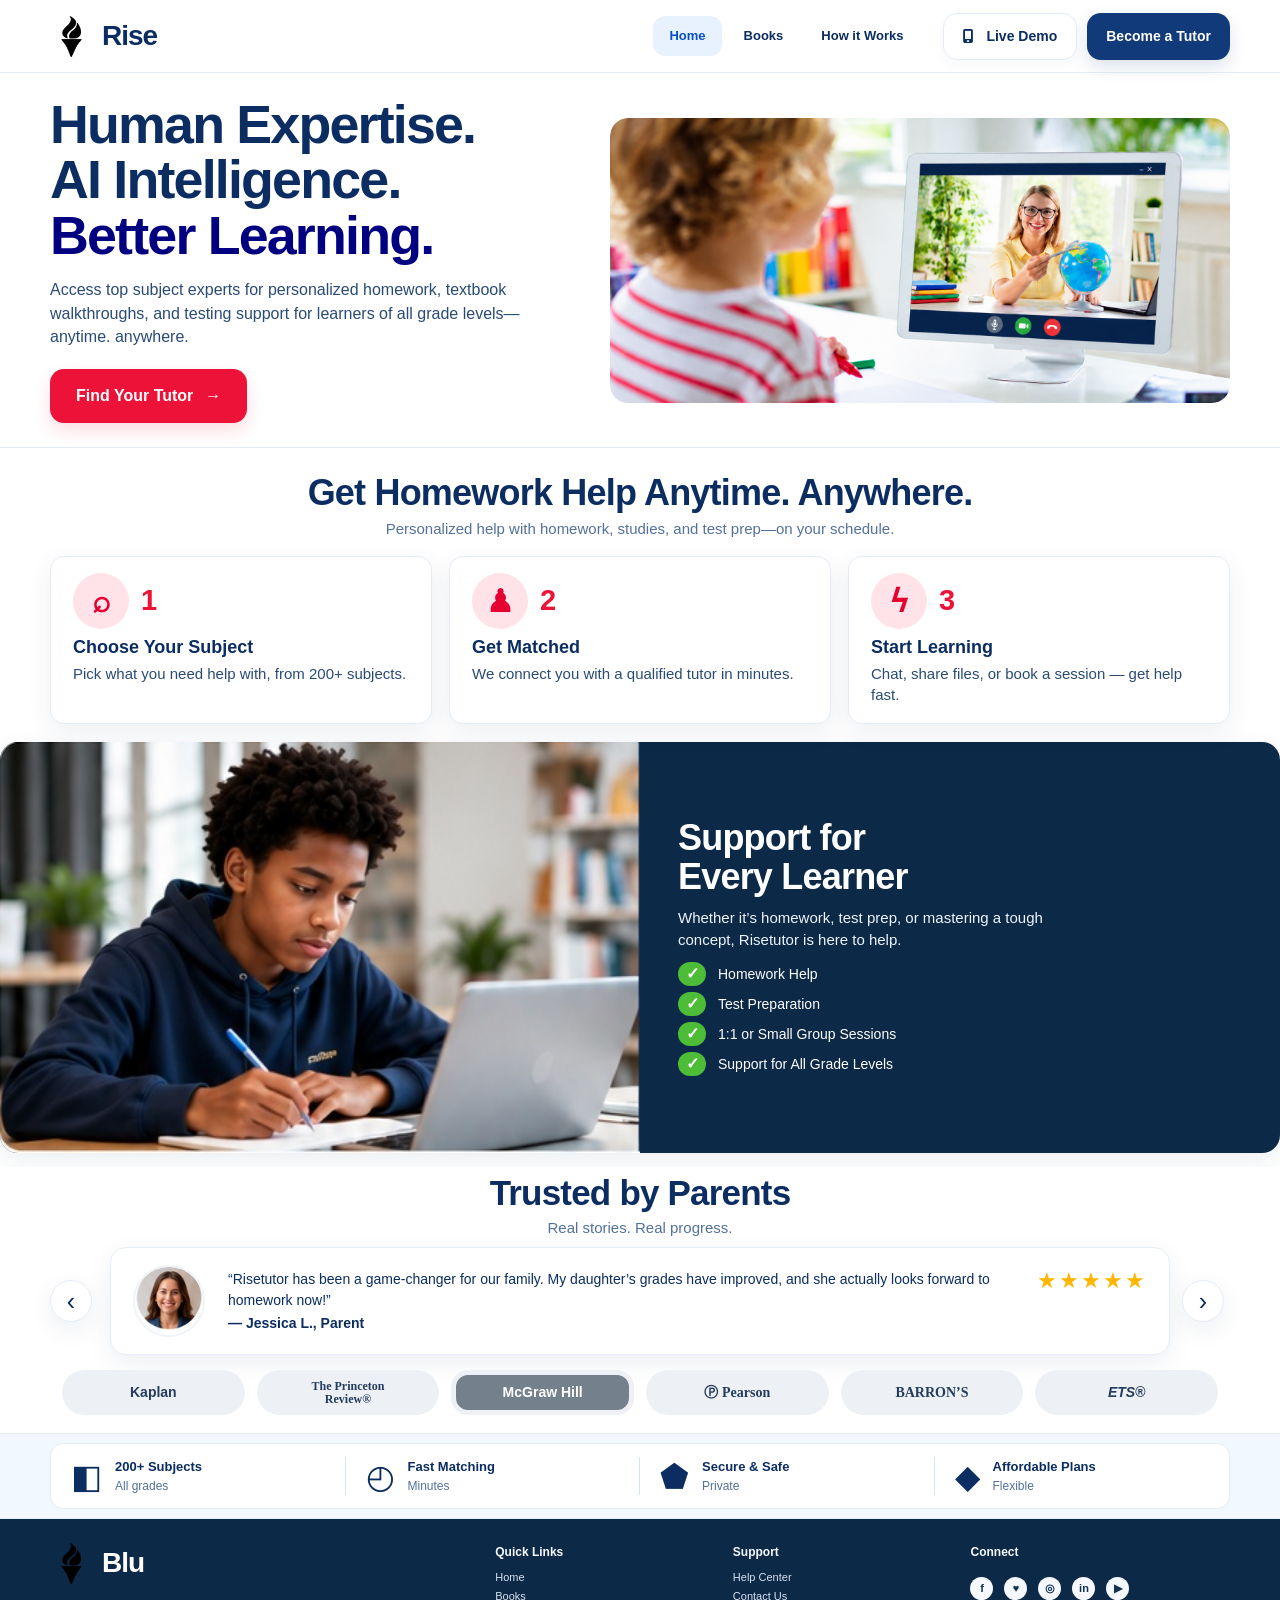
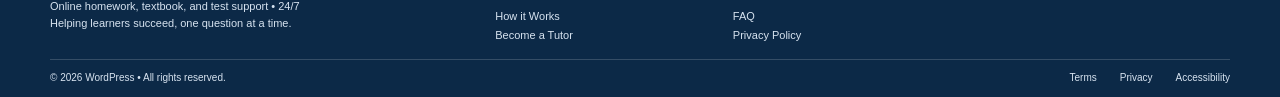
==== index.html @ 1fc8318e "Rename Blu to Rise in index.html" ====
<!-- =========================
 index.html
 Put this in the same folder as styles.css, script.js, and your images.
========================= -->
<!doctype html>
<html lang="en">
<head>
  <meta charset="utf-8">
  <meta name="viewport" content="width=device-width, initial-scale=1">
  <meta name="description" content="Personalized homework, textbook, and test-prep support from Blututor.">
 <link rel="icon" type="image/png" href="assets/images/rise-torch-favicon.png">
<link rel="shortcut icon" type="image/png" href="Solid Black Torch Flame Icon.png">
<link rel="apple-touch-icon" href="assets/images/rise-torch-favicon.png">
  <title>1 New Message | Tutor online</title>
  <link rel="stylesheet" href="styles.css">
  <!-- Font Awesome -->
  <link rel="preconnect" href="https://cdnjs.cloudflare.com" crossorigin />
  <link rel="stylesheet" href="https://cdnjs.cloudflare.com/ajax/libs/font-awesome/6.5.0/css/all.min.css"/>
</head>
<body>

<header class="site-header">
  <div class="container nav-wrap">

    <!-- Brand logo: attached image replaces graduation-cap emoji -->
    <a class="brand" href="#home" aria-label="Blututor home">
      <img
        class="brand-icon"
        src="Solid Black Torch Flame Icon.png"
        alt=""
        aria-hidden="true"
      >
      <span class="brand-name">Rise<span class="brand-red"></span></span>
    </a>

    <button
      class="menu-toggle"
      type="button"
      aria-expanded="false"
      aria-controls="primary-nav"
      aria-label="Open navigation"
    >☰</button>

    <nav class="primary-nav" id="primary-nav" aria-label="Primary navigation">
      <a class="active" href="#home">Home</a>
      <a href="#subjects">Books</a>
      <a href="#how">How it Works</a>
    </nav>

    <div class="nav-actions">
     <a class="button button-light" href="#how" data-toast="Live demo preview coming soon."> <i class="fa-solid fa-mobile-screen"></i> Live Demo</a>
      <a class="button button-navy" href="tutor-application.html"
        >Become a Tutor</a>
    </div>

  </div>
</header>

<div class="toast" role="status" aria-live="polite"></div>

<main id="primary">

  <!-- HERO -->
  <section class="hero" id="home">
    <div class="container hero-grid">

      <div class="hero-copy">
        <h1>
          Human Expertise.<br>
          AI Intelligence.<br>
          <span style="color:navy" class="hero-highlight">Better Learning.</span>
        </h1>

        <p class="intro">
          Access top subject experts for personalized homework,
          textbook walkthroughs, and testing support for learners
          of all grade levels—anytime. anywhere.
        </p>

        <a class="button button-red button-large" href="#how">
          Find Your Tutor <b aria-hidden="true">→</b>
        </a>
      </div>

      <div class="hero-art">
        <img
          src="assets/images/Online Geography Lesson at Home.png"
          alt="Student talking with a tutor during an online lesson"
        >
      </div>

    </div>
  </section>

  <!-- HOW IT WORKS -->
  <section class="steps-section" id="how">
    <div class="container">

      <div class="section-heading">
        <h2>Get Homework Help Anytime. Anywhere.</h2>
        <p>Personalized help with homework, studies, and test prep—on your schedule.</p>
      </div>

      <div class="steps-grid">

        <article class="step-card">
          <div class="step-top">
            <span class="step-icon" aria-hidden="true">⌕</span>
            <span class="step-number">1</span>
          </div>
          <h3>Choose Your Subject</h3>
          <p>Pick what you need help with, from 200+ subjects.</p>
        </article>

        <article class="step-card">
          <div class="step-top">
            <span class="step-icon" aria-hidden="true">♟</span>
            <span class="step-number">2</span>
          </div>
          <h3>Get Matched</h3>
          <p>We connect you with a qualified tutor in minutes.</p>
        </article>

        <article class="step-card">
          <div class="step-top">
            <span class="step-icon" aria-hidden="true">ϟ</span>
            <span class="step-number">3</span>
          </div>
          <h3>Start Learning</h3>
          <p>Chat, share files, or book a session — get help fast.</p>
        </article>

      </div>
    </div>
  </section>

  <!-- SUPPORT FOR EVERY LEARNER -->
  <section class="support-section" id="subjects">
    <div class="container support-card">

      <div class="student-photo">
        <img
          src="student-studying.jpg"
          alt="Student completing homework at a laptop"
        >
      </div>

      <div class="support-copy">
        <h2>Support for<br>Every Learner</h2>
        <p>
          Whether it’s homework, test prep, or mastering a tough concept,
          Risetutor is here to help.
        </p>

        <ul>
          <li><span class="check" aria-hidden="true">✓</span>Homework Help</li>
          <li><span class="check" aria-hidden="true">✓</span>Test Preparation</li>
          <li><span class="check" aria-hidden="true">✓</span>1:1 or Small Group Sessions</li>
          <li><span class="check" aria-hidden="true">✓</span>Support for All Grade Levels</li>
        </ul>
      </div>

    </div>
  </section>

  <!-- PARENT TESTIMONIAL -->
  <section class="parents-section">
    <div class="container">

      <div class="section-heading">
        <h2>Trusted by Parents</h2>
        <p>Real stories. Real progress.</p>
      </div>

      <div class="quote-wrap">

        <button class="round-arrow" type="button"
                aria-label="Previous testimonial">‹</button>

        <div class="quote-card">
          <img src="parent-testimonial.jpg" alt="Parent testimonial portrait">

          <blockquote>
            “Risetutor has been a game-changer for our family.
            My daughter’s grades have improved, and she actually
            looks forward to homework now!”
            <cite>— Jessica L., Parent</cite>
          </blockquote>

          <div class="stars" aria-label="5 out of 5 stars">★★★★★</div>
        </div>

        <button class="round-arrow" type="button"
                aria-label="Next testimonial">›</button>

      </div>

      <div class="partner-logos" aria-label="Education brand examples">
        <span>Kaplan</span>
        <span class="princeton">The Princeton<br>Review®</span>
        <span class="mcgraw">McGraw Hill</span>
        <span class="pearson">Ⓟ Pearson</span>
        <span class="barrons">BARRON’S</span>
        <span class="ets">ETS®</span>
      </div>

    </div>
  </section>

  <!-- BENEFITS -->
  <section class="benefits" aria-label="Blututor benefits">
    <div class="container benefit-grid">

      <div class="benefit">
        <span class="benefit-icon" aria-hidden="true">◧</span>
        <p><strong>200+ Subjects</strong><small>All grades</small></p>
      </div>

      <div class="benefit">
        <span class="benefit-icon" aria-hidden="true">◴</span>
        <p><strong>Fast Matching</strong><small>Minutes</small></p>
      </div>

      <div class="benefit">
        <span class="benefit-icon" aria-hidden="true">⬟</span>
        <p><strong>Secure &amp; Safe</strong><small>Private</small></p>
      </div>

      <div class="benefit">
        <span class="benefit-icon" aria-hidden="true">◆</span>
        <p><strong>Affordable Plans</strong><small>Flexible</small></p>
      </div>

    </div>
  </section>

</main>

<!-- FOOTER -->
<footer class="site-footer" id="tutor">

  <div class="container footer-grid">

 <div class="footer-brand">

  <!-- Black torch logo beside the Blututor brand name -->
  <a class="brand footer-brand-link" href="#home"
     aria-label="Blututor home">

    <img
      class="brand-icon footer-brand-icon"
      src="Solid Black Torch Flame Icon.png"
      alt=""
      aria-hidden="true"
    >

    <span class="brand-name">Blu<span class="brand-red"></span></span>

  </a>

  <p>
    Online homework, textbook, and test support • 24/7<br>
    Helping learners succeed, one question at a time.
  </p>

</div>

    <div class="footer-col">
      <h3>Quick Links</h3>
      <a href="#home">Home</a>
      <a href="#subjects">Books</a>
      <a href="#how">How it Works</a>
      <a href="#tutor" data-toast="Tutor applications are coming soon.">Become a Tutor</a>
    </div>

    <div class="footer-col">
      <h3>Support</h3>
      <a href="#support" data-toast="Help center coming soon.">Help Center</a>
      <a href="mailto:hello@blututor.com">Contact Us</a>
      <a href="#how">FAQ</a>
      <a href="#privacy">Privacy Policy</a>
    </div>

    <div class="footer-col">
      <h3>Connect</h3>
      <div class="social-row">
        <a href="#" aria-label="Facebook">f</a>
        <a href="#" aria-label="Twitter">♥</a>
        <a href="#" aria-label="Instagram">◎</a>
        <a href="#" aria-label="LinkedIn">in</a>
        <a href="#" aria-label="YouTube">▶</a>
      </div>
    </div>

  </div>

  <div class="container footer-bottom">
    <span>© <span id="year"></span> WordPress • All rights reserved.</span>
    <nav aria-label="Legal links">
      <a href="#terms">Terms</a>
      <a href="#privacy">Privacy</a>
      <a href="#accessibility">Accessibility</a>
    </nav>
  </div>

</footer>

<script src="script.js" defer></script>
</body>
</html>
---- styles.css ----
/*
Theme Name: Blututor Learning
Theme URI: https://github.com/p2pserver/8080
Author: Blututor
Description: Clean, responsive Blututor landing page.
Version: 1.2
*/

:root {
  --navy: #0b2d61;
  --deep: #0c2947;
  --blue: #2369f5;
  --red: #ed1237;
  --muted: #52719c;
  --line: #e3edf8;
  --green: #4dbc36;
  --shadow: 0 8px 24px rgba(17, 53, 94, 0.08);
}

* {
  box-sizing: border-box;
}

html {
  scroll-behavior: smooth;
  scroll-padding-top: 82px;
}

body {
  margin: 0;
  background: #fff;
  color: var(--navy);
  font-family: Inter, Arial, sans-serif;
  font-size: 15px;
  line-height: 1.5;
}

img {
  display: block;
  max-width: 100%;
  height: auto;
}

a {
  color: inherit;
  text-decoration: none;
}

.container {
  width: min(1180px, calc(100% - 48px));
  margin: 0 auto;
}

/* =========================
   HEADER AND BRAND LOGO
========================= */

.site-header {
  position: relative;
  z-index: 10;
  width: 100%;
  background: #fff;
  border-bottom: 1px solid #e5edf7;
}

.nav-wrap {
  min-height: 72px;
  display: flex;
  align-items: center;
  gap: 24px;
}

.brand {
  display: inline-flex;
  align-items: center;
  justify-content: flex-start;
  gap: 9px;
  flex-shrink: 0;
  color: var(--navy);
  text-decoration: none;
  white-space: nowrap;
}

.brand-icon {
  display: block;
  flex: 0 0 auto;
  width: 43px;
  height: 43px;
  max-width: none;
  object-fit: contain;
  object-position: center;
}

.brand-name {
  font-size: 28px;
  line-height: 1;
  font-weight: 800;
  letter-spacing: -1px;
  color: var(--navy);
}

.brand-red {
  color: var(--red);
}

.primary-nav {
  display: flex;
  align-items: center;
  gap: 6px;
  margin-left: auto;
}

.primary-nav a {
  padding: 10px 16px;
  border-radius: 12px;
  font-size: 13px;
  font-weight: 650;
}

.primary-nav a:hover,
.primary-nav a.active {
  background: #e8f2ff;
  color: #064fc4;
}

.nav-actions {
  display: flex;
  gap: 10px;
}

.button {
  display: inline-flex;
  align-items: center;
  justify-content: center;
  gap: 12px;
  padding: 12px 19px;
  border-radius: 14px;
  font-size: 14px;
  font-weight: 750;
  white-space: nowrap;
  transition: transform 0.18s, box-shadow 0.18s;
}

.button:hover {
  transform: translateY(-1px);
  box-shadow: var(--shadow);
}

.button-light {
  background: #fff;
  border: 1px solid var(--line);
  box-shadow: 0 4px 12px rgba(17, 53, 94, 0.04);
}

.button-navy {
  background: #103a7a;
  color: #fff;
  box-shadow: 0 7px 17px rgba(10, 49, 112, 0.14);
}

.button-red {
  background: var(--red);
  color: #fff;
  box-shadow: 0 8px 18px rgba(237, 18, 55, 0.14);
}

.button-large {
  padding: 15px 26px;
  font-size: 16px;
}

.menu-toggle {
  display: none;
}

/* =========================
   HERO
========================= */

.hero {
  width: 100%;
  background: #fff;
  border-bottom: 1px solid var(--line);
}

.hero-grid {
  display: grid;
  grid-template-columns: 0.92fr 1.08fr;
  align-items: center;
  gap: 32px;
  min-height: 365px;
  padding: 24px 0;
}

.hero-copy {
  min-width: 0;
}

h1 {
  margin: 0 0 15px;
  color: var(--navy);
  font-size: clamp(39px, 4.2vw, 54px);
  line-height: 1.03;
  letter-spacing: -1.8px;
  font-weight: 820;
}

.hero-highlight {
  color: var(--navy);
}

.intro {
  max-width: 490px;
  margin: 0 0 20px;
  color: #294b76;
  font-size: 16px;
  line-height: 1.48;
}

.hero-art {
  width: 100%;
  height: 285px;
  min-width: 0;
  overflow: hidden;
  border-radius: 18px;
  background: #fff;
}

.hero-art img {
  width: 100%;
  height: 100%;
  border-radius: 18px;
  object-fit: cover;
  object-position: center;
}

/* =========================
   HOW IT WORKS
========================= */

.steps-section {
  padding: 24px 0 18px;
  background: #fff;
  border-bottom: 0;
}

.section-heading {
  margin: 0 0 16px;
  text-align: center;
}

.section-heading h2 {
  margin: 0 0 4px;
  font-size: clamp(27px, 3vw, 36px);
  letter-spacing: -0.8px;
  line-height: 1.15;
}

.section-heading p {
  margin: 0;
  color: var(--muted);
  font-size: 15px;
}

.steps-grid {
  display: grid;
  grid-template-columns: repeat(3, minmax(0, 1fr));
  gap: 17px;
}

.step-card {
  min-width: 0;
  min-height: 164px;
  padding: 16px 22px 17px;
  background: #fff;
  border: 1px solid #e4edf8;
  border-radius: 14px;
  box-shadow: var(--shadow);
}

.step-top {
  display: flex;
  align-items: center;
  gap: 12px;
  margin-bottom: 7px;
}

.step-icon {
  display: grid;
  place-items: center;
  flex: 0 0 56px;
  width: 56px;
  height: 56px;
  border-radius: 50%;
  background: #ffe3e9;
  color: #e60031;
  font-size: 31px;
  font-weight: 800;
  line-height: 1;
}

.step-number {
  color: var(--red);
  font-size: 29px;
  font-weight: 800;
}

.step-card h3 {
  margin: 0 0 4px;
  font-size: 18px;
  line-height: 1.25;
}

.step-card p {
  margin: 0;
  color: #294b76;
  font-size: 15px;
  line-height: 1.45;
}

/* =========================
   SUPPORT FOR EVERY LEARNER
========================= */

.support-section {
  padding: 0 0 14px;
  background: #fff;
}

.support-card {
  display: grid;
  grid-template-columns: 1fr 1fr;
  align-items: stretch;
  width: 100%;
  margin: 0 auto;
  overflow: hidden;
  border-radius: 18px;
  background: var(--deep);
  box-shadow: var(--shadow);
}

.student-photo {
  min-width: 0;
  min-height: 280px;
  overflow: hidden;
  background: #f4f7fb;
}

.student-photo img {
  width: 100%;
  height: 100%;
  min-height: 280px;
  object-fit: cover;
  object-position: center;
}

.support-copy {
  display: flex;
  flex-direction: column;
  justify-content: center;
  min-width: 0;
  padding: 25px 38px 24px;
  color: #fff;
}

.support-copy h2 {
  margin: 0 0 10px;
  font-size: clamp(28px, 3vw, 36px);
  line-height: 1.08;
  letter-spacing: -0.8px;
}

.support-copy p {
  max-width: 390px;
  margin: 0 0 12px;
  color: #edf5ff;
  font-size: 15px;
  line-height: 1.45;
}

.support-copy ul {
  display: grid;
  gap: 6px;
  margin: 0;
  padding: 0;
  list-style: none;
}

.support-copy li {
  display: flex;
  align-items: center;
  gap: 12px;
  font-size: 14px;
}

.check {
  display: grid;
  place-items: center;
  flex: 0 0 28px;
  height: 24px;
  border-radius: 20px;
  background: var(--green);
  color: #fff;
  font-size: 16px;
  font-weight: 900;
}

/* =========================
   PARENT TESTIMONIAL
========================= */

.parents-section {
  padding: 6px 0 18px;
  background: #fff;
}

.parents-section .section-heading {
  margin-bottom: 8px;
}

.parents-section .section-heading h2 {
  font-size: clamp(27px, 3vw, 35px);
}

.quote-wrap {
  display: grid;
  grid-template-columns: 48px minmax(0, 1fr) 48px;
  align-items: center;
  gap: 12px;
}

.round-arrow {
  display: grid;
  place-items: center;
  width: 42px;
  height: 42px;
  border: 1px solid #e5edf7;
  border-radius: 50%;
  background: #fff;
  color: var(--navy);
  font-size: 25px;
  box-shadow: var(--shadow);
  cursor: pointer;
}

.quote-card {
  display: grid;
  grid-template-columns: 78px minmax(0, 1fr) auto;
  align-items: center;
  gap: 17px;
  min-width: 0;
  min-height: 108px;
  padding: 14px 22px;
  background: #fff;
  border: 1px solid #e5eef9;
  border-radius: 16px;
  box-shadow: var(--shadow);
}

.quote-card img {
  display: block;
  width: 72px;
  height: 72px;
  max-width: none;
  border: 2px solid #f0f4f9;
  border-radius: 50%;
  object-fit: cover;
  object-position: center;
}

.quote-card blockquote {
  min-width: 0;
  margin: 0;
  font-size: 14px;
  line-height: 1.45;
}

.quote-card cite {
  display: block;
  margin-top: 3px;
  font-style: normal;
  font-weight: 750;
}

.stars {
  align-self: start;
  padding-top: 2px;
  color: #ffb600;
  font-size: 22px;
  letter-spacing: 2px;
  white-space: nowrap;
}

/* =========================
   PARTNER LOGOS
========================= */

.partner-logos {
  display: grid;
  grid-template-columns: repeat(6, minmax(0, 1fr));
  gap: 12px;
  margin: 15px 12px 0;
}

.partner-logos span {
  display: flex;
  align-items: center;
  justify-content: center;
  min-width: 0;
  min-height: 45px;
  padding: 7px;
  border-radius: 30px;
  background: #edf1f5;
  color: #243c5d;
  font-size: 14px;
  font-weight: 700;
  text-align: center;
}

.partner-logos .princeton {
  font-family: Georgia, serif;
  font-size: 12px;
  line-height: 1.05;
}

.partner-logos .mcgraw {
  min-height: 39px;
  border: 5px solid #edf1f5;
  border-radius: 17px;
  background: #75808d;
  color: #fff;
}

.partner-logos .pearson,
.partner-logos .barrons {
  font-family: Georgia, serif;
}

.partner-logos .ets {
  font-style: italic;
}

/* =========================
   BENEFITS
========================= */

.benefits {
  padding: 9px 0;
  background: #f2f8ff;
  border-block: 1px solid #e2edf8;
}

.benefit-grid {
  display: grid;
  grid-template-columns: repeat(4, minmax(0, 1fr));
  padding: 13px 0;
  background: #fff;
  border: 1px solid #e3edf8;
  border-radius: 13px;
}

.benefit {
  display: flex;
  align-items: center;
  gap: 13px;
  min-width: 0;
  padding: 0 20px;
  border-right: 1px solid #d5e2f2;
}

.benefit:last-child {
  border-right: 0;
}

.benefit-icon {
  flex: 0 0 auto;
  color: var(--navy);
  font-size: 33px;
  line-height: 1;
}

.benefit p {
  margin: 0;
}

.benefit strong,
.benefit small {
  display: block;
}

.benefit strong {
  font-size: 13px;
}

.benefit small {
  color: var(--muted);
  font-size: 12px;
}

/* =========================
   FOOTER AND FOOTER LOGO
========================= */

.site-footer {
  width: 100%;
  background: var(--deep);
  color: #f5f8ff;
}

.footer-grid {
  display: grid;
  grid-template-columns: 1.6fr 0.8fr 0.8fr 1fr;
  gap: 30px;
  padding: 23px 0 15px;
}

.footer-brand .brand {
  justify-content: flex-start;
  margin-bottom: 6px;
}

/*
  The attached logo is reused in the footer.
  This filter turns a black logo white on the
  dark footer. Remove the filter if the image
  already contains the desired white artwork.
*/
.footer-brand-icon {
  display: block;
  flex: 0 0 auto;
  width: 43px;
  height: 43px;
  max-width: none;
  object-fit: contain;
  object-position: center;
 
}


.footer-brand .brand-name {
 
  color: #fff;
}

.footer-brand .brand-red {
  color: #ff4763;
}

.footer-brand p {
  margin: 7px 0 0;
  color: #d7e3f0;
  font-size: 11px;
  line-height: 1.55;
}

.footer-col {
  display: flex;
  flex-direction: column;
  align-items: flex-start;
  gap: 3px;
  font-size: 11px;
}

.footer-col h3 {
  margin: 1px 0 5px;
  font-size: 12px;
}

.footer-col > a {
  color: #d7e3f0;
}

.social-row {
  display: flex;
  gap: 11px;
  margin-top: 8px;
}

.social-row a {
  display: grid;
  place-items: center;
  width: 23px;
  height: 23px;
  border-radius: 50%;
  background: #f5f8ff;
  color: #12324f;
  font-size: 11px;
  font-weight: 800;
}

.footer-bottom {
  display: flex;
  align-items: center;
  justify-content: space-between;
  gap: 18px;
  padding: 10px 0 12px;
  border-top: 1px solid #ffffff2b;
  color: #d7e3f0;
  font-size: 10px;
}

.footer-bottom nav {
  display: flex;
  gap: 23px;
}

/* =========================
   TOAST
========================= */

.toast {
  position: fixed;
  left: 50%;
  bottom: 22px;
  z-index: 100;
  transform: translate(-50%, 15px);
  opacity: 0;
  pointer-events: none;
  padding: 12px 18px;
  border-radius: 12px;
  background: var(--navy);
  color: #fff;
  box-shadow: var(--shadow);
  font-size: 14px;
  transition: 0.2s;
}

.toast.show {
  transform: translate(-50%, 0);
  opacity: 1;
}

/* =========================
   LARGE DESKTOP
========================= */

@media (min-width: 1450px) {
  .container {
    width: min(1240px, calc(100% - 72px));
  }

  .hero-grid {
    min-height: 405px;
  }

  .hero-art {
    height: 310px;
  }
}

/* =========================
   TABLET
========================= */

@media (max-width: 900px) {
  .container {
    width: calc(100% - 36px);
  }

  .nav-wrap {
    gap: 12px;
  }

  .brand-icon,
  .footer-brand-icon {
    width: 39px;
    height: 39px;
  }

  .brand-name {
    font-size: 24px;
  }

  .primary-nav a {
    padding: 10px;
  }

  .nav-actions {
    gap: 6px;
  }

  .button {
    padding: 11px 13px;
  }

  .hero-grid {
    gap: 20px;
    min-height: 340px;
  }

  .hero-art {
    height: 255px;
  }

  .support-copy {
    padding: 22px 25px;
  }

  .partner-logos {
    gap: 7px;
  }

  .partner-logos span {
    font-size: 12px;
  }

  .benefit {
    gap: 8px;
    padding: 0 10px;
  }

  .footer-grid {
    gap: 20px;
  }
}

/* =========================
   MOBILE
========================= */

@media (max-width: 680px) {
  .container {
    width: calc(100% - 30px);
  }

  .nav-wrap {
    min-height: 64px;
    flex-wrap: wrap;
    padding: 8px 0;
  }

  .brand-icon,
  .footer-brand-icon {
    width: 36px;
    height: 36px;
  }

  .brand-name {
    font-size: 23px;
  }

  .menu-toggle {
    display: block;
    margin-left: auto;
    border: 0;
    background: transparent;
    color: var(--navy);
    font-size: 25px;
    cursor: pointer;
  }

  .primary-nav {
    display: none;
    order: 4;
    flex-direction: column;
    align-items: stretch;
    width: 100%;
    margin: 0;
  }

  .primary-nav.open {
    display: flex;
  }

  .primary-nav a {
    padding: 10px 13px;
  }

  .nav-actions {
    order: 3;
    width: 100%;
    padding-bottom: 4px;
  }

  .nav-actions .button {
    flex: 1;
    font-size: 12px;
  }

  .hero-grid {
    grid-template-columns: 1fr;
    gap: 16px;
    padding: 27px 0 22px;
  }

  .hero-copy {
    order: 1;
  }

  h1 {
    font-size: clamp(38px, 10vw, 50px);
    letter-spacing: -1.4px;
  }

  .intro {
    font-size: 15px;
  }

  .hero-art {
    order: 2;
    height: auto;
    max-height: 300px;
    aspect-ratio: 1.78 / 1;
  }

  .steps-section {
    padding: 24px 0 17px;
  }

  .section-heading h2 {
    font-size: 27px;
  }

  .steps-grid {
    grid-template-columns: 1fr;
    gap: 10px;
  }

  .step-card {
    min-height: 0;
    padding: 15px 18px;
  }

  .step-icon {
    flex-basis: 47px;
    width: 47px;
    height: 47px;
  }

  .support-section {
    padding-bottom: 13px;
  }

  .support-card {
    grid-template-columns: 1fr;
  }

  .student-photo {
    min-height: 0;
    aspect-ratio: 1.55 / 1;
  }

  .student-photo img {
    min-height: 0;
    aspect-ratio: 1.55 / 1;
  }

  .support-copy {
    padding: 22px 24px;
  }

  .support-copy h2 {
    font-size: 31px;
  }

  .quote-wrap {
    grid-template-columns: 30px minmax(0, 1fr) 30px;
    gap: 5px;
  }

  .round-arrow {
    width: 29px;
    height: 29px;
    font-size: 20px;
  }

  .quote-card {
    grid-template-columns: 52px minmax(0, 1fr);
    gap: 10px;
    min-height: 0;
    padding: 12px;
  }

  .quote-card img {
    width: 50px;
    height: 50px;
  }

  .quote-card blockquote {
    font-size: 12px;
  }

  .stars {
    grid-column: 2;
    padding-top: 0;
    font-size: 19px;
  }

  .partner-logos {
    grid-template-columns: repeat(3, minmax(0, 1fr));
    gap: 8px;
    margin-inline: 0;
  }

  .partner-logos span {
    min-height: 41px;
    font-size: 11px;
  }

  .benefit-grid {
    grid-template-columns: repeat(2, minmax(0, 1fr));
    padding: 5px 0;
  }

  .benefit {
    padding: 12px 8px;
    border-right: 0;
    border-bottom: 1px solid #d5e2f2;
  }

  .benefit:nth-child(odd) {
    border-right: 1px solid #d5e2f2;
  }

  .benefit:nth-child(n + 3) {
    border-bottom: 0;
  }

  .benefit-icon {
    font-size: 26px;
  }

  .benefit strong,
  .benefit small {
    font-size: 11px;
  }

  .footer-grid {
    grid-template-columns: 1fr 1fr;
    gap: 18px;
    padding: 22px 0 14px;
  }

  .footer-brand {
    grid-column: 1 / -1;
  }

  .footer-bottom {
    align-items: flex-start;
    flex-direction: column;
    gap: 8px;
  }

  .footer-bottom nav {
    gap: 17px;
  }
}

/* =========================
   REDUCED MOTION
========================= */

@media (prefers-reduced-motion: reduce) {
  html {
    scroll-behavior: auto;
  }

  *,
  *::before,
  *::after {
    transition: none !important;
  }
}
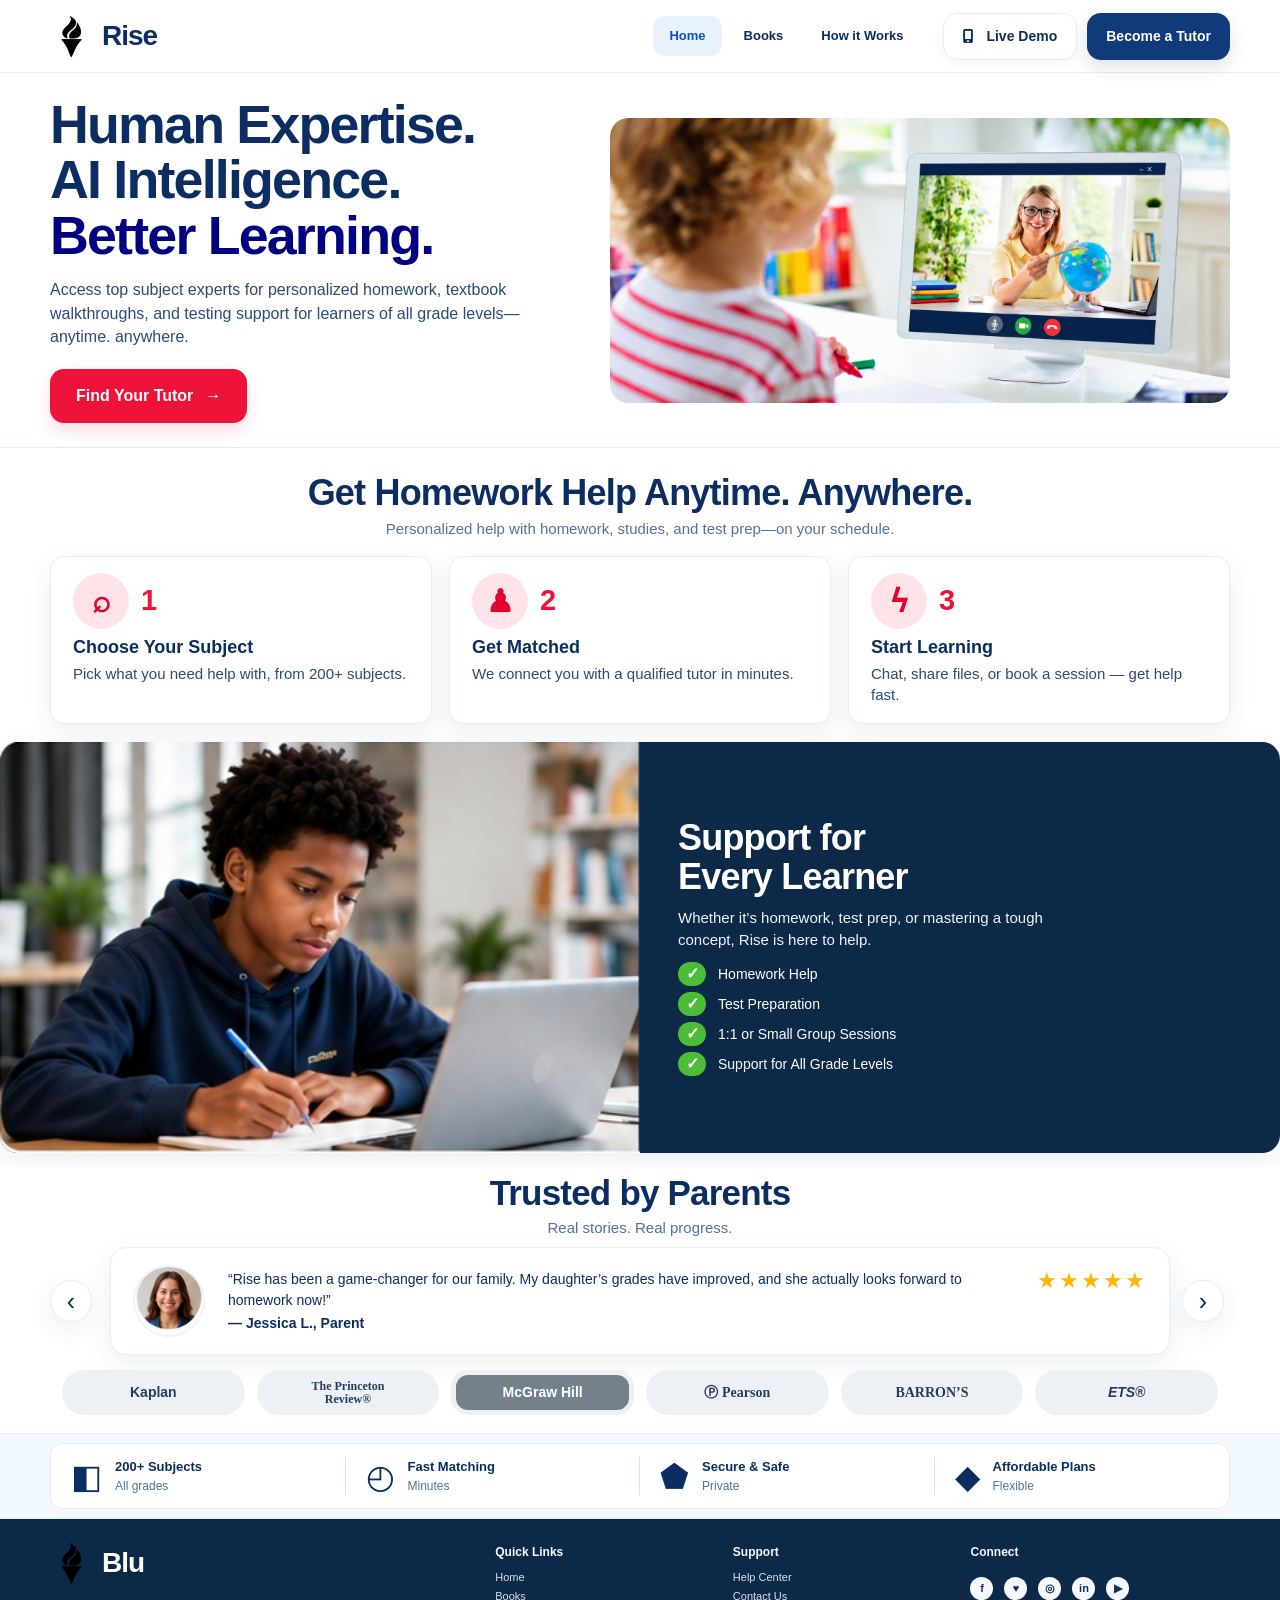
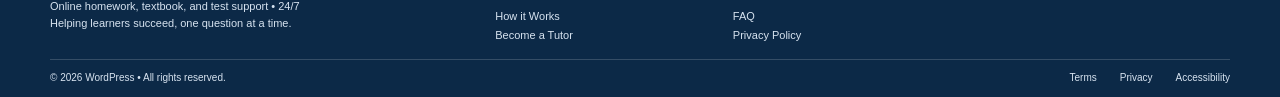
==== commit 8e599754: "Update index.html" ====
--- a/index.html
+++ b/index.html
@@ -150,7 +150,7 @@
         <h2>Support for<br>Every Learner</h2>
         <p>
           Whether it’s homework, test prep, or mastering a tough concept,
-          Risetutor is here to help.
+          Rise is here to help.
         </p>
 
         <ul>
@@ -182,7 +182,7 @@
           <img src="parent-testimonial.jpg" alt="Parent testimonial portrait">
 
           <blockquote>
-            “Risetutor has been a game-changer for our family.
+            “Rise has been a game-changer for our family.
             My daughter’s grades have improved, and she actually
             looks forward to homework now!”
             <cite>— Jessica L., Parent</cite>
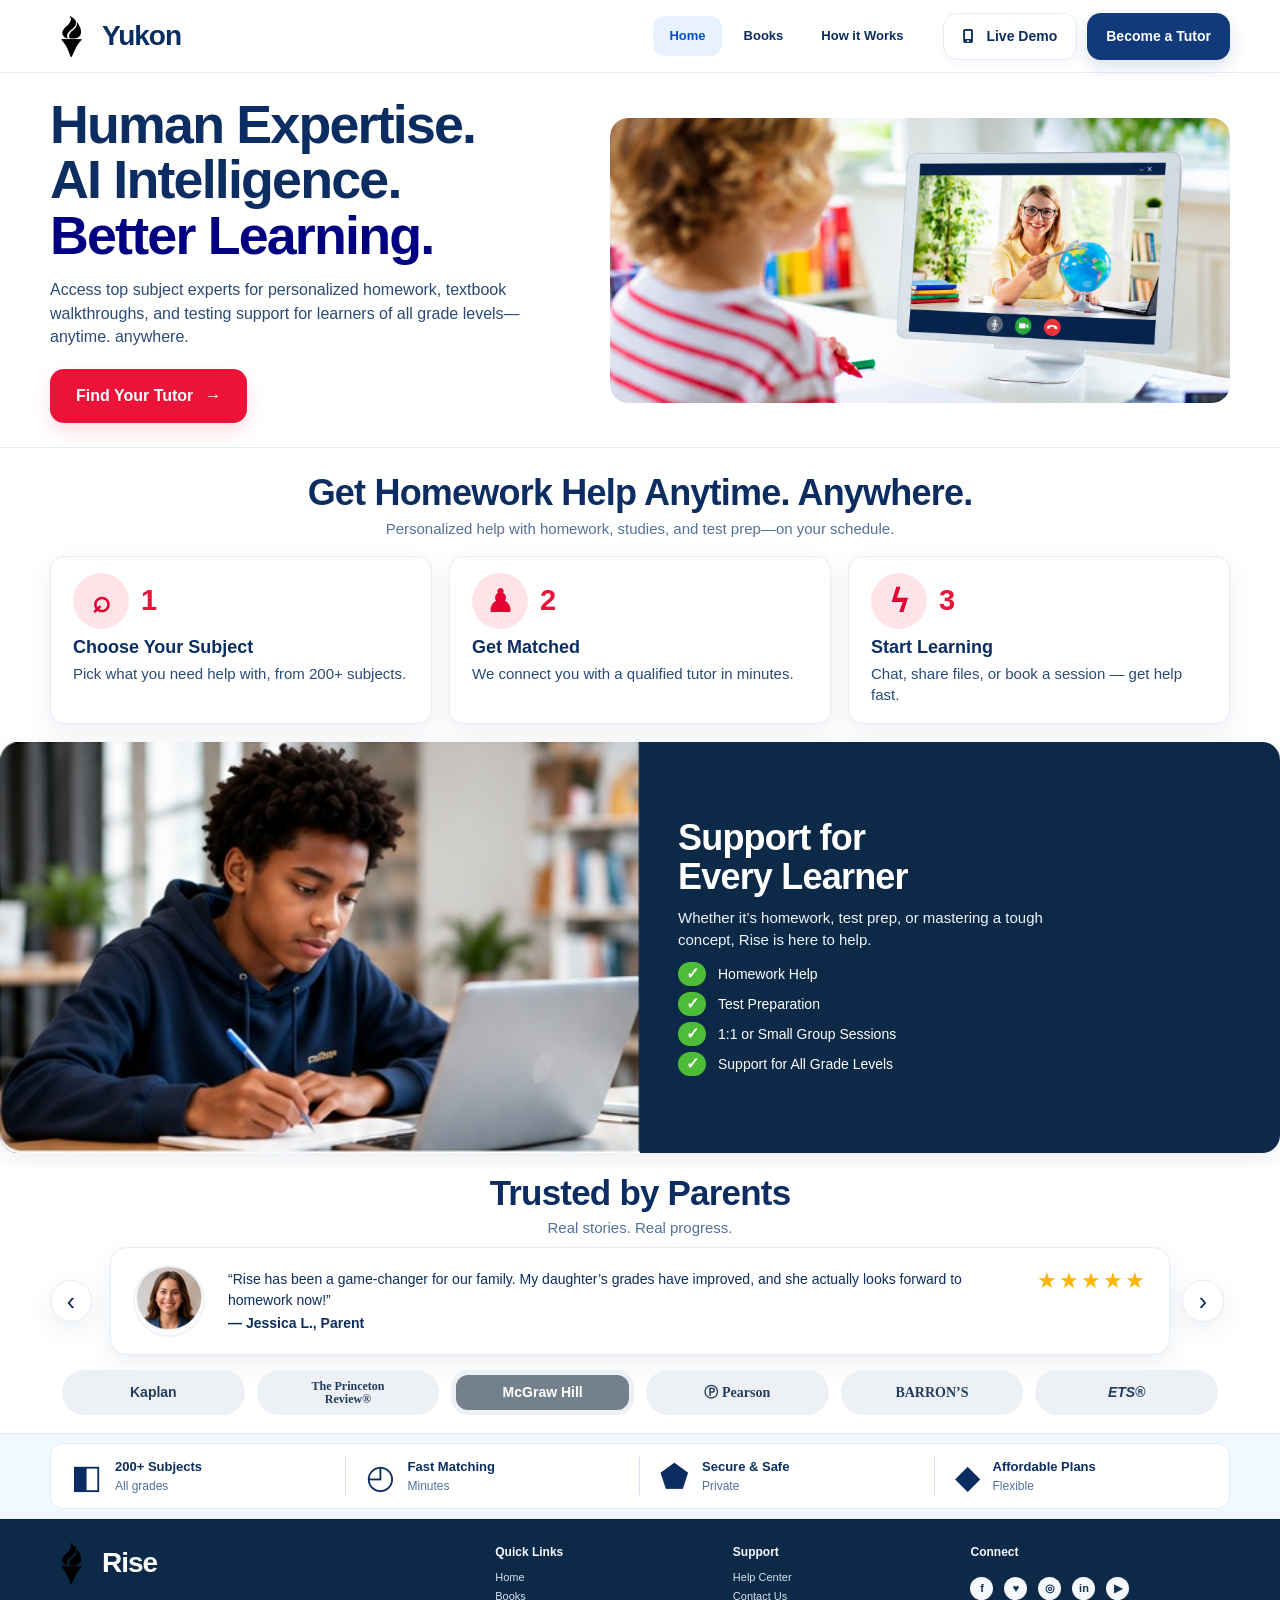
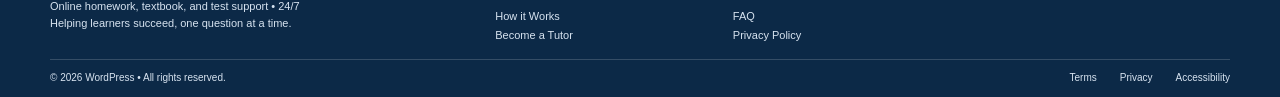
==== commit 31f6480e: "Change brand name from 'Rise' to 'Yukon'" ====
--- a/index.html
+++ b/index.html
@@ -31,7 +31,7 @@
         alt=""
         aria-hidden="true"
       >
-      <span class="brand-name">Rise<span class="brand-red"></span></span>
+      <span class="brand-name">Yukon<span class="brand-red"></span></span>
     </a>
 
     <button
@@ -255,7 +255,7 @@
       aria-hidden="true"
     >
 
-    <span class="brand-name">Blu<span class="brand-red"></span></span>
+    <span class="brand-name">Rise<span class="brand-red"></span></span>
 
   </a>
 
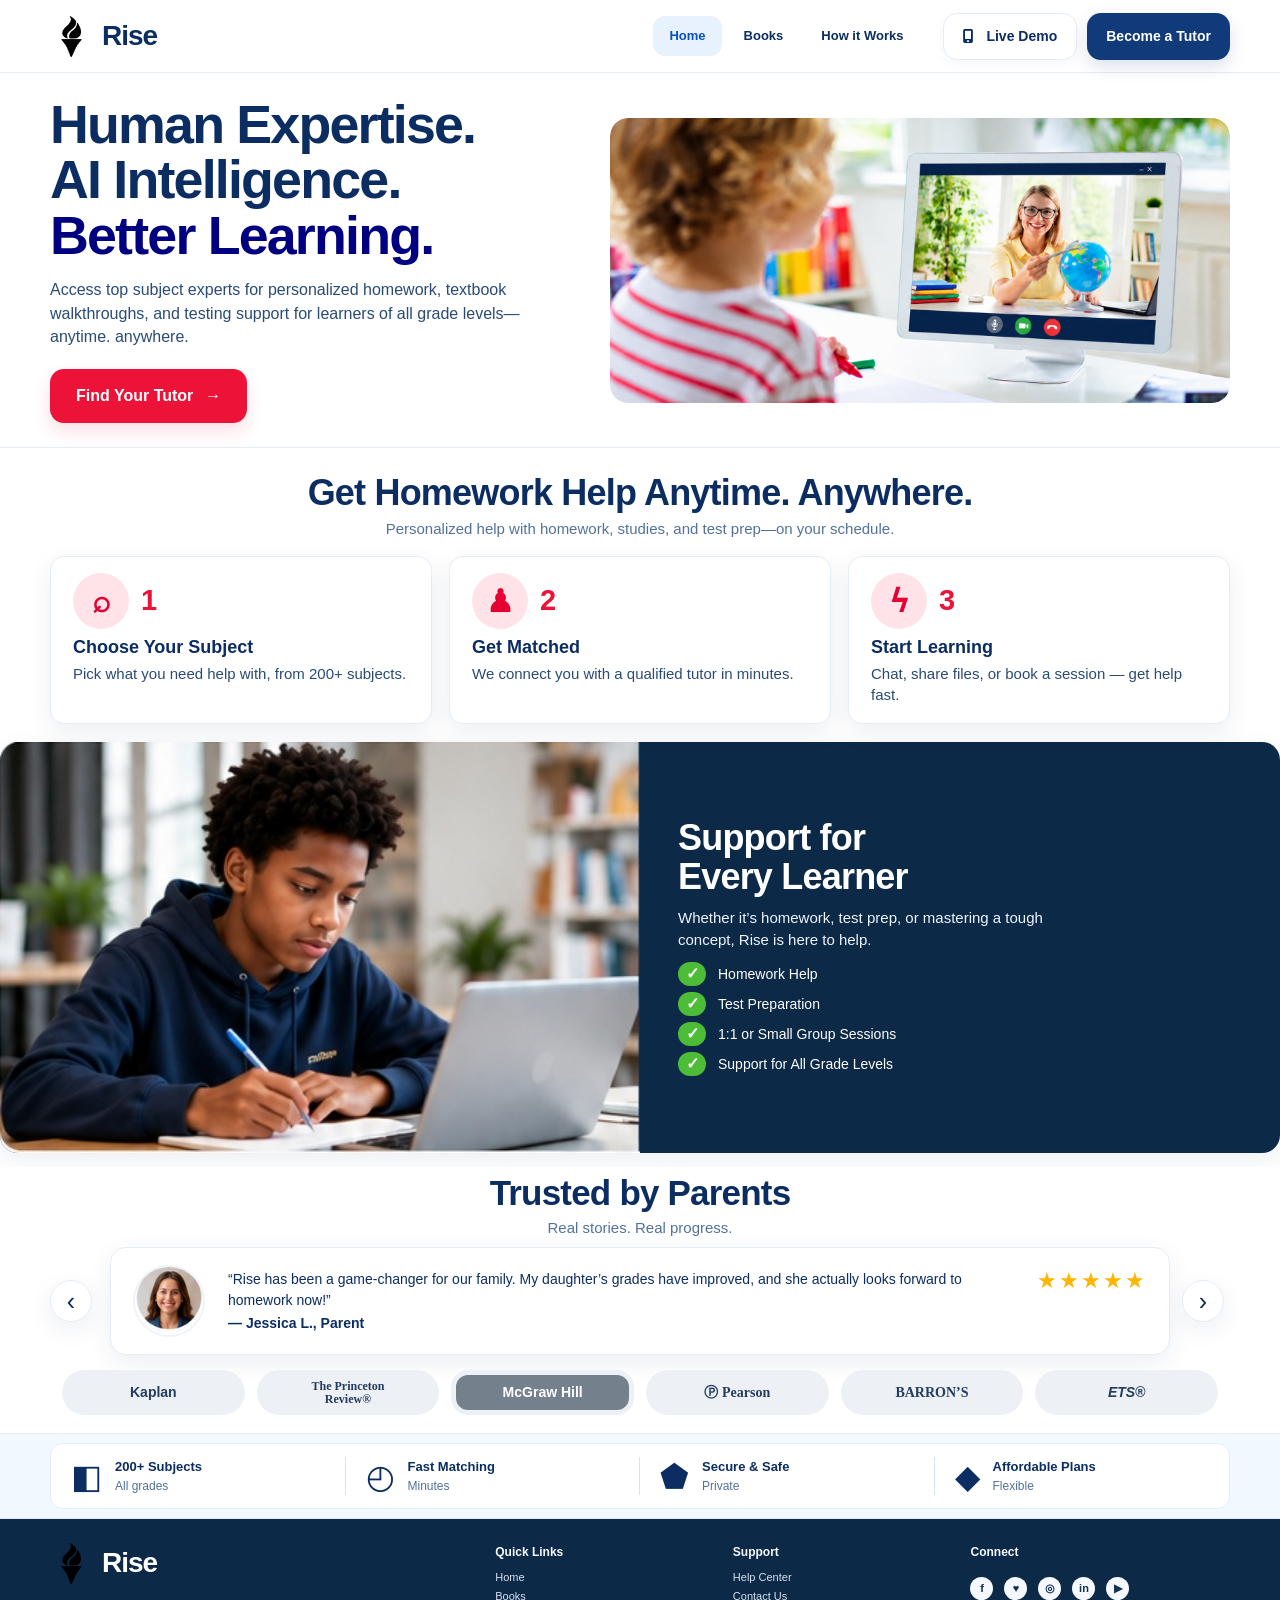
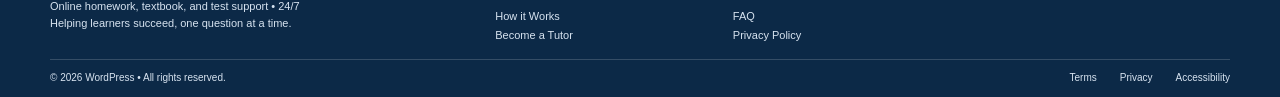
==== commit 6f6b36ac: "Update index.html" ====
--- a/index.html
+++ b/index.html
@@ -31,7 +31,7 @@
         alt=""
         aria-hidden="true"
       >
-      <span class="brand-name">Yukon<span class="brand-red"></span></span>
+      <span class="brand-name">Rise<span class="brand-red"></span></span>
     </a>
 
     <button
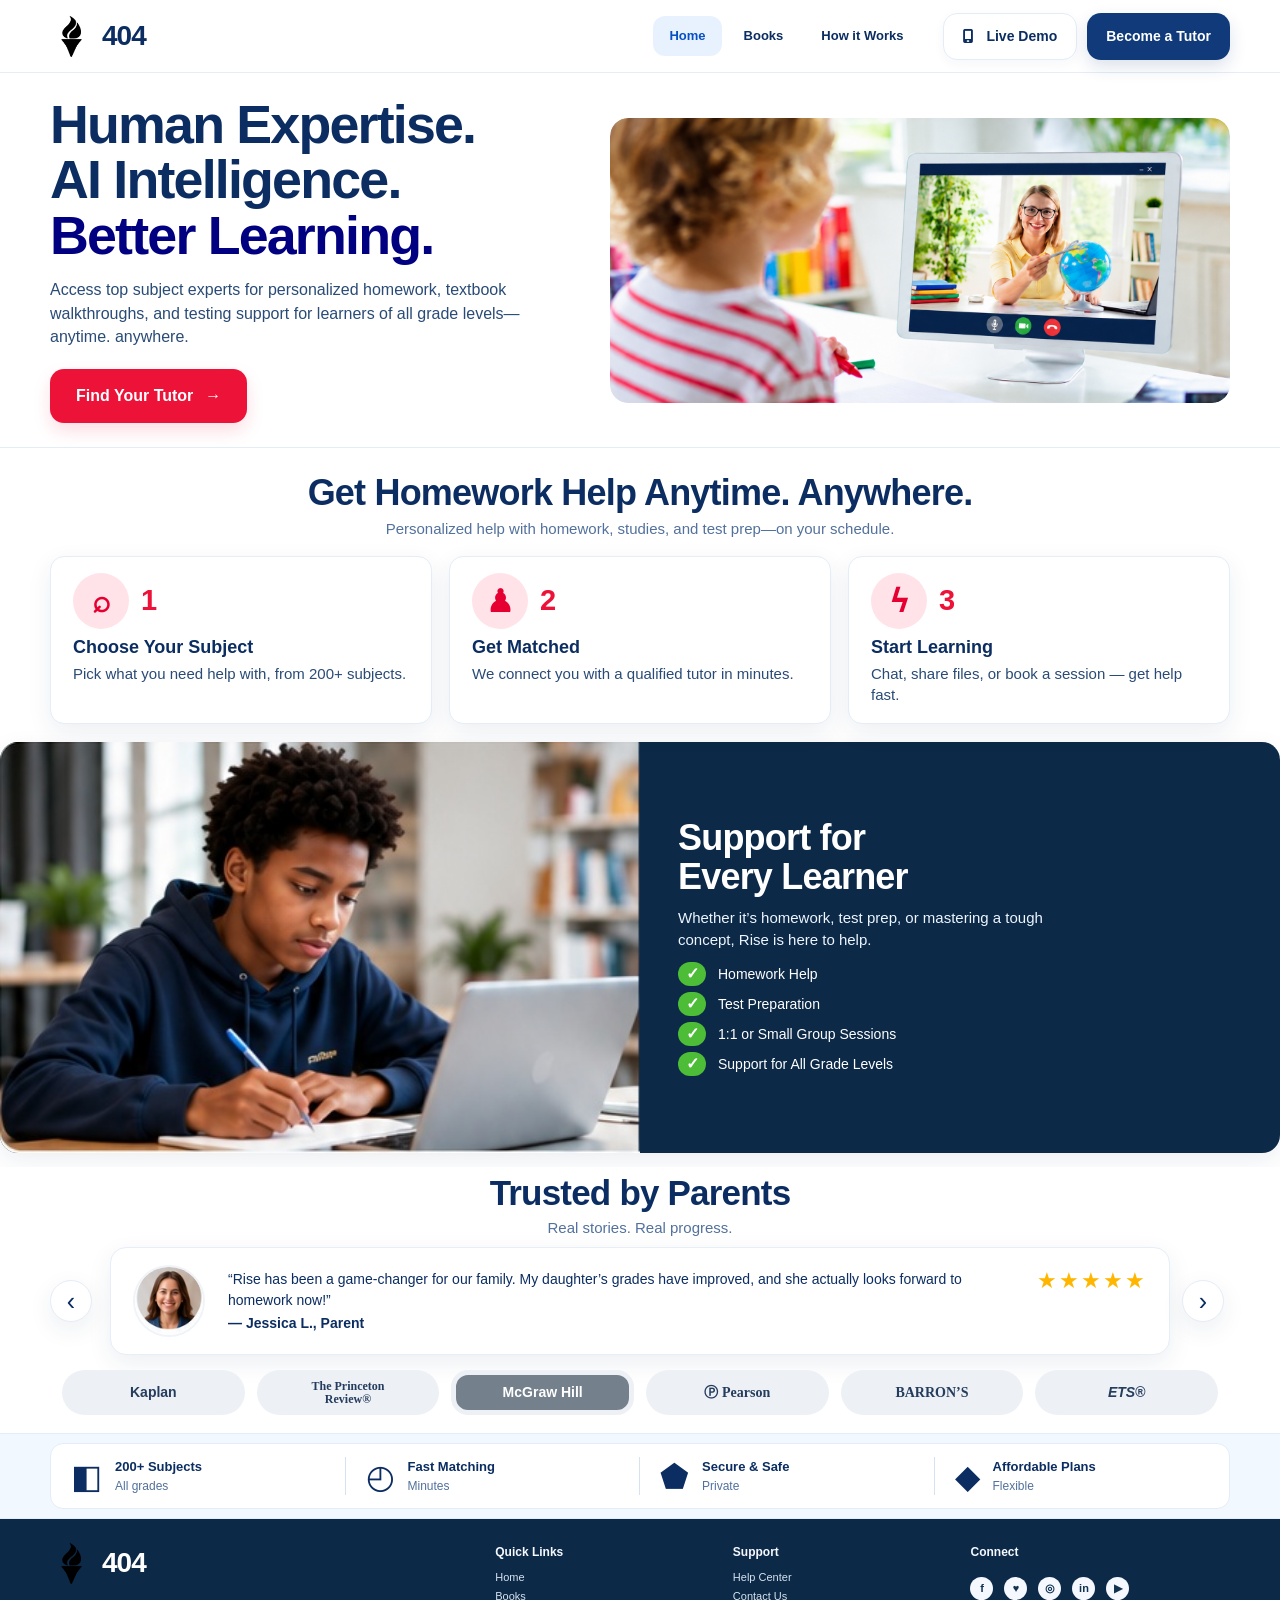
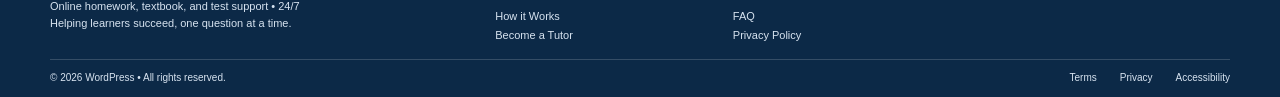
==== commit 46626b39: "Update index.html" ====
--- a/index.html
+++ b/index.html
@@ -31,7 +31,7 @@
         alt=""
         aria-hidden="true"
       >
-      <span class="brand-name">Rise<span class="brand-red"></span></span>
+      <span class="brand-name">404<span class="brand-red"></span></span>
     </a>
 
     <button
@@ -255,7 +255,7 @@
       aria-hidden="true"
     >
 
-    <span class="brand-name">Rise<span class="brand-red"></span></span>
+    <span class="brand-name">404<span class="brand-red"></span></span>
 
   </a>
 
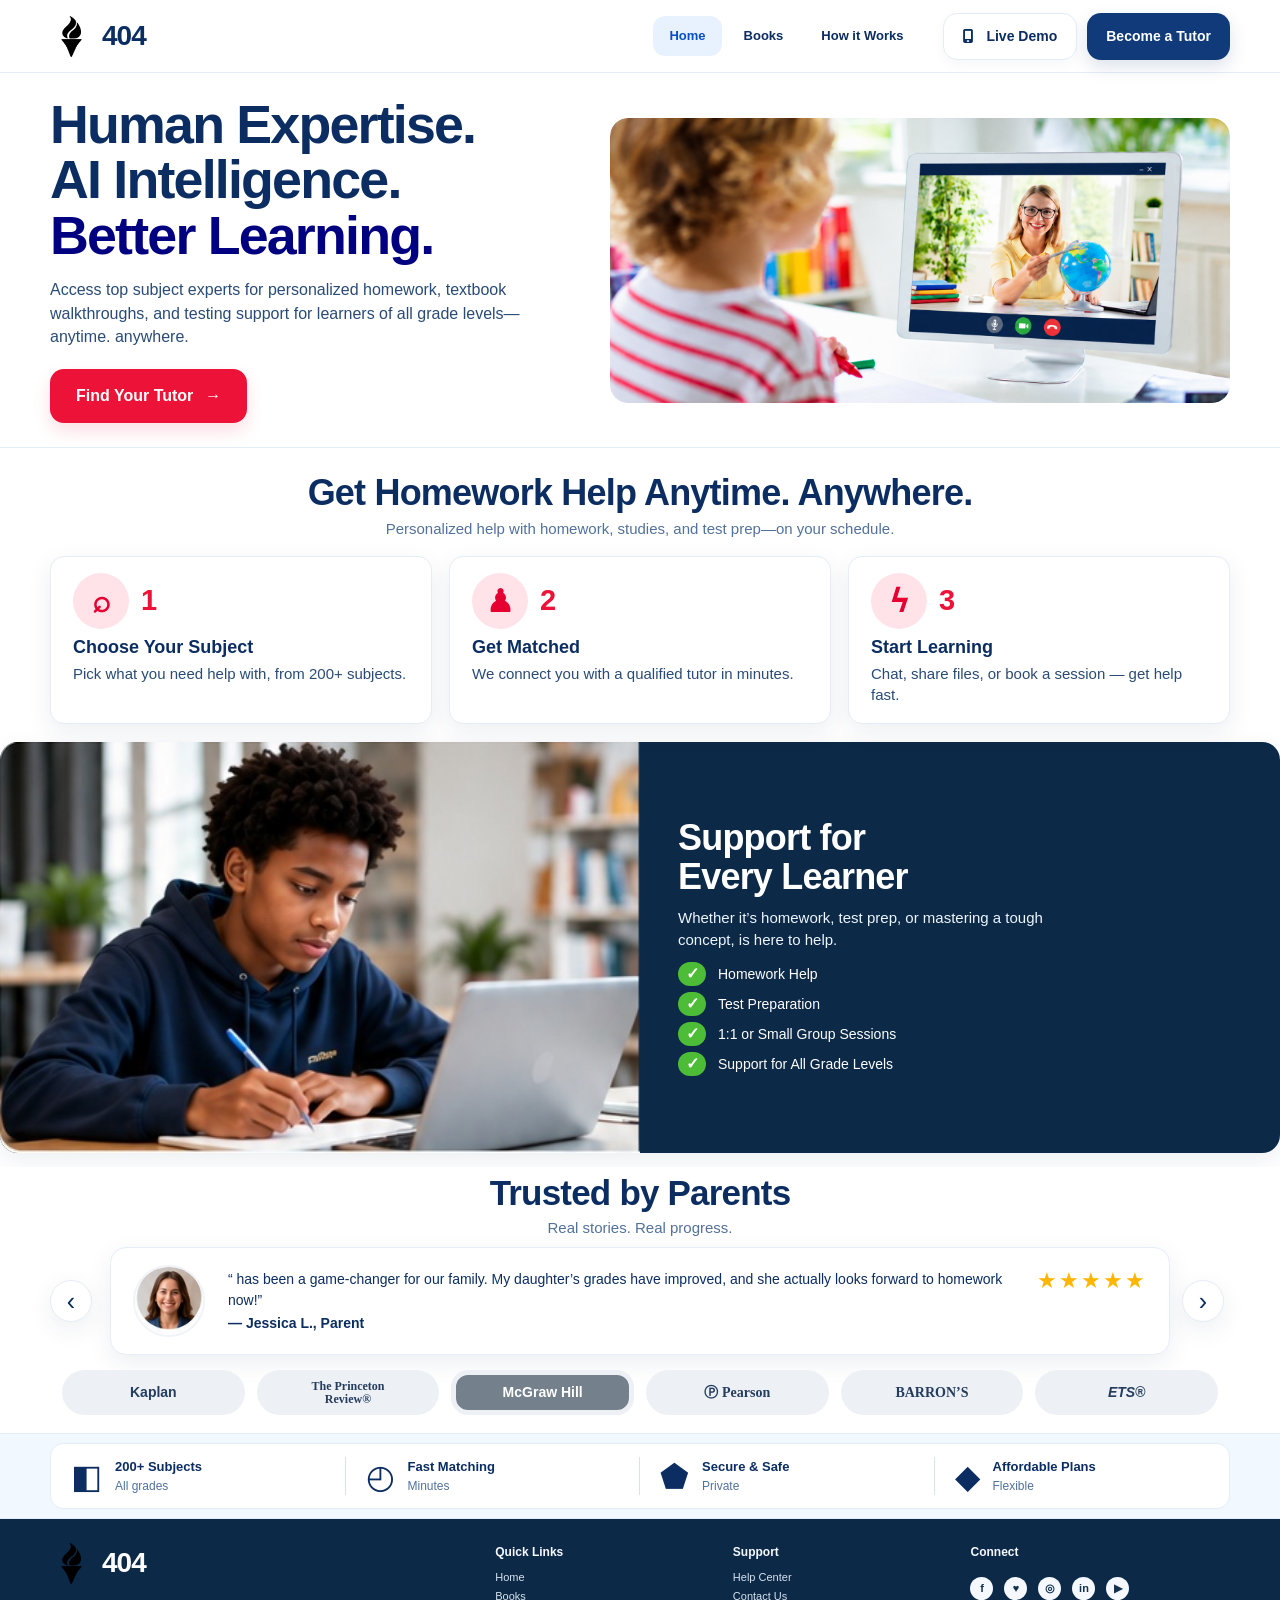
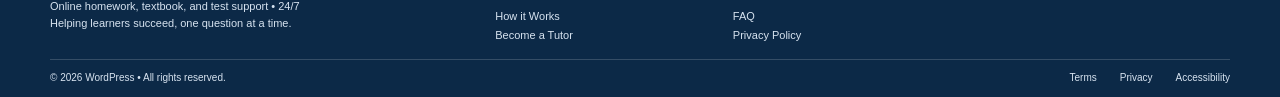
==== commit dda3186d: "Fix typo in support text and testimonial quote" ====
--- a/index.html
+++ b/index.html
@@ -150,7 +150,7 @@
         <h2>Support for<br>Every Learner</h2>
         <p>
           Whether it’s homework, test prep, or mastering a tough concept,
-          Rise is here to help.
+           is here to help.
         </p>
 
         <ul>
@@ -182,7 +182,7 @@
           <img src="parent-testimonial.jpg" alt="Parent testimonial portrait">
 
           <blockquote>
-            “Rise has been a game-changer for our family.
+            “ has been a game-changer for our family.
             My daughter’s grades have improved, and she actually
             looks forward to homework now!”
             <cite>— Jessica L., Parent</cite>
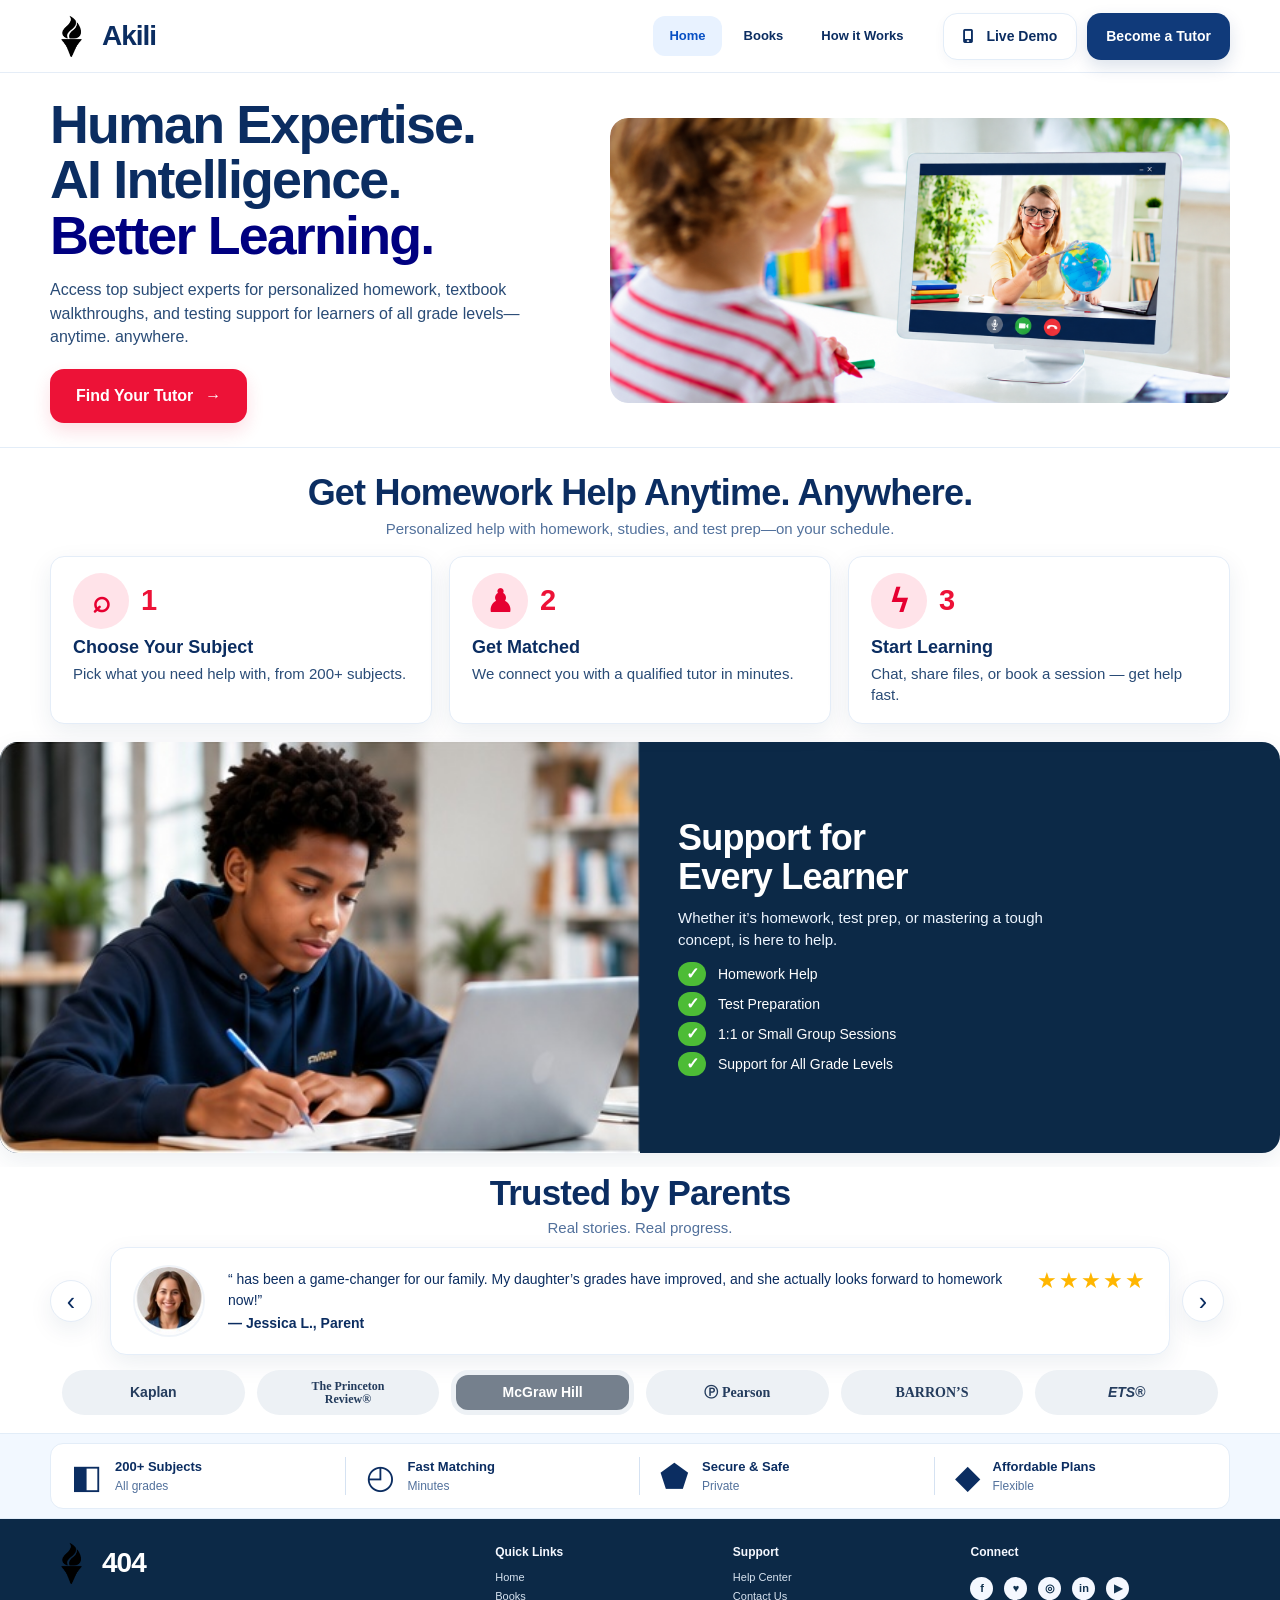
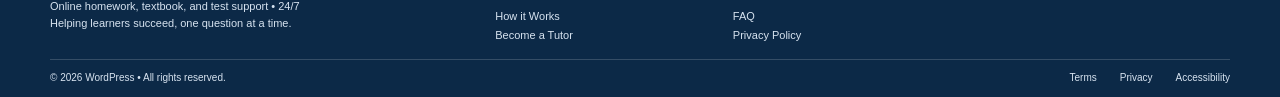
==== commit eeac2d54: "Update index.html" ====
--- a/index.html
+++ b/index.html
@@ -31,7 +31,7 @@
         alt=""
         aria-hidden="true"
       >
-      <span class="brand-name">404<span class="brand-red"></span></span>
+      <span class="brand-name">Akili<span class="brand-red"></span></span>
     </a>
 
     <button
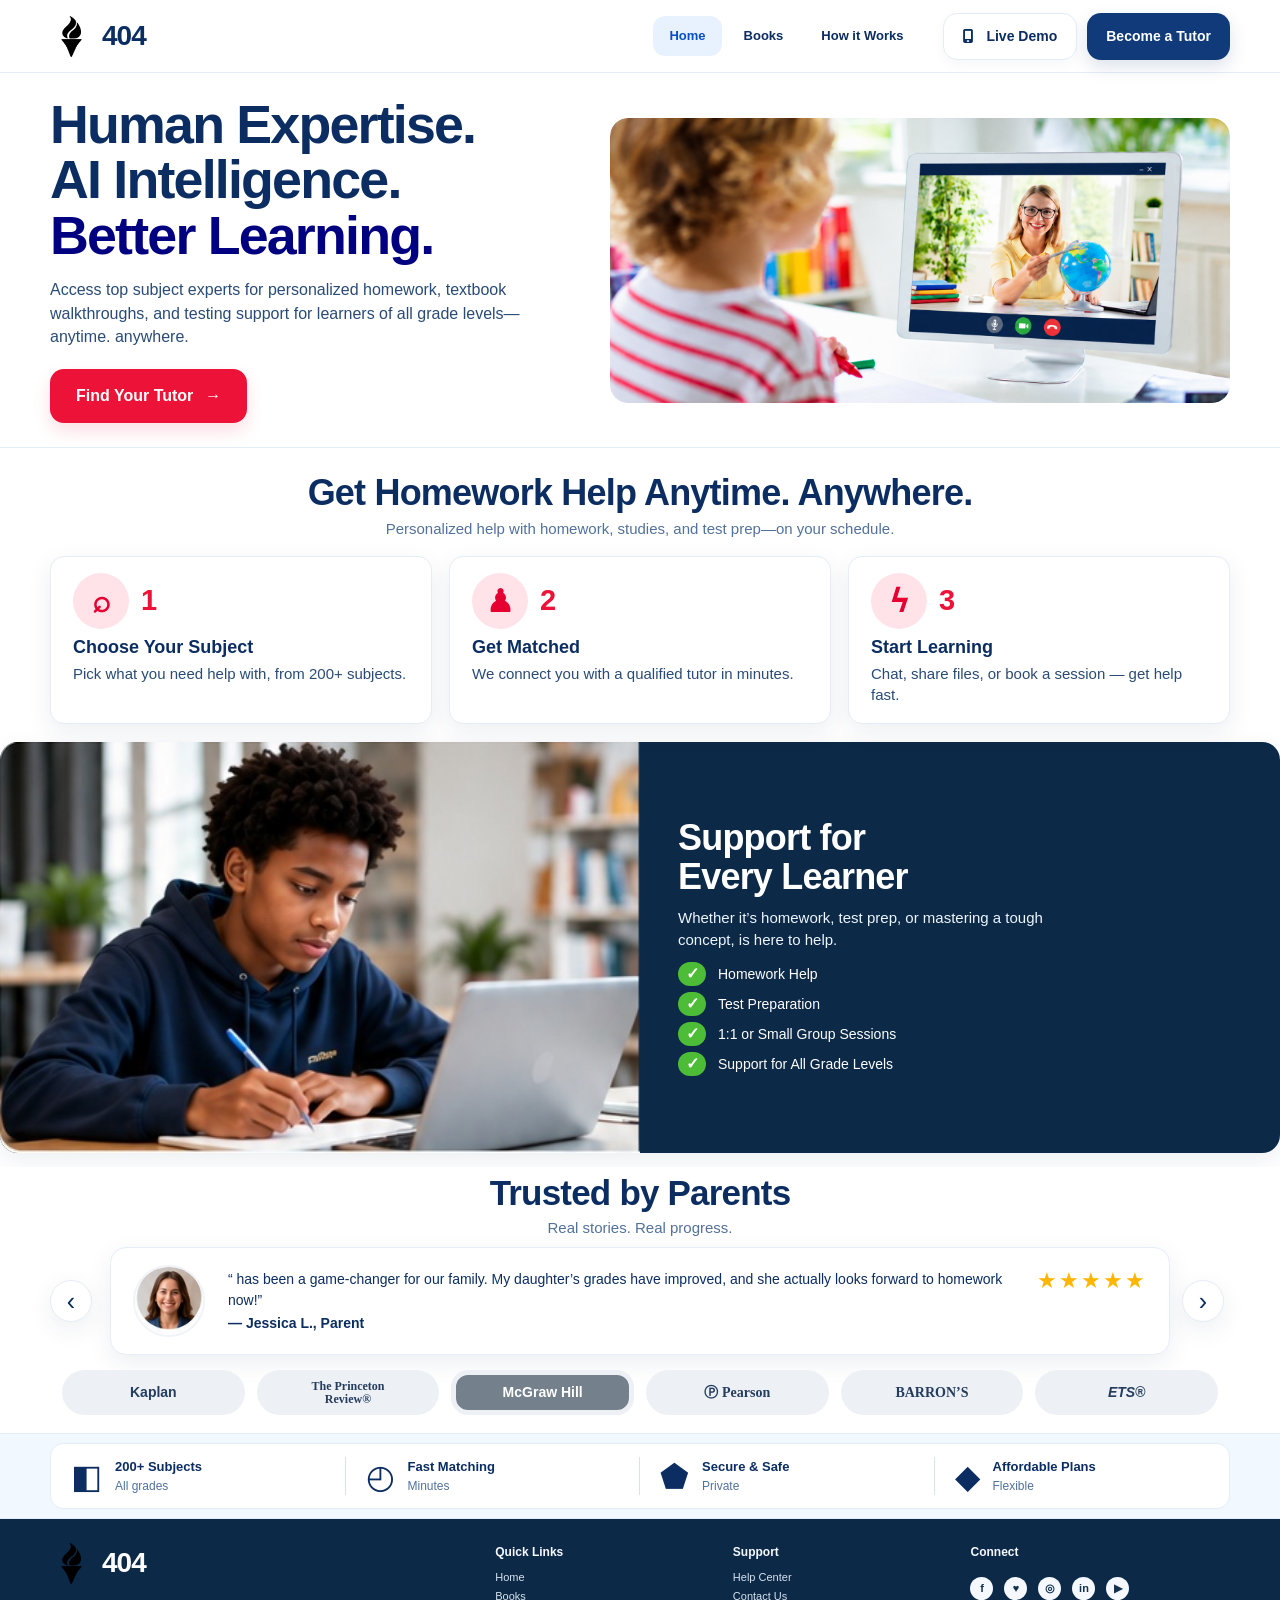
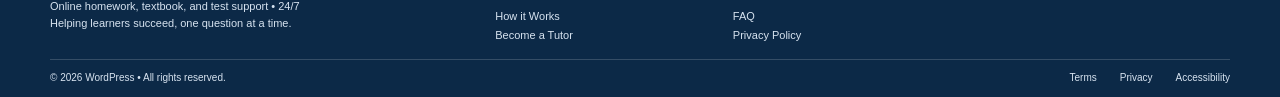
==== commit 09a2cf58: "Change brand name from 'Akili' to '404'" ====
--- a/index.html
+++ b/index.html
@@ -31,7 +31,7 @@
         alt=""
         aria-hidden="true"
       >
-      <span class="brand-name">Akili<span class="brand-red"></span></span>
+      <span class="brand-name">404<span class="brand-red"></span></span>
     </a>
 
     <button
